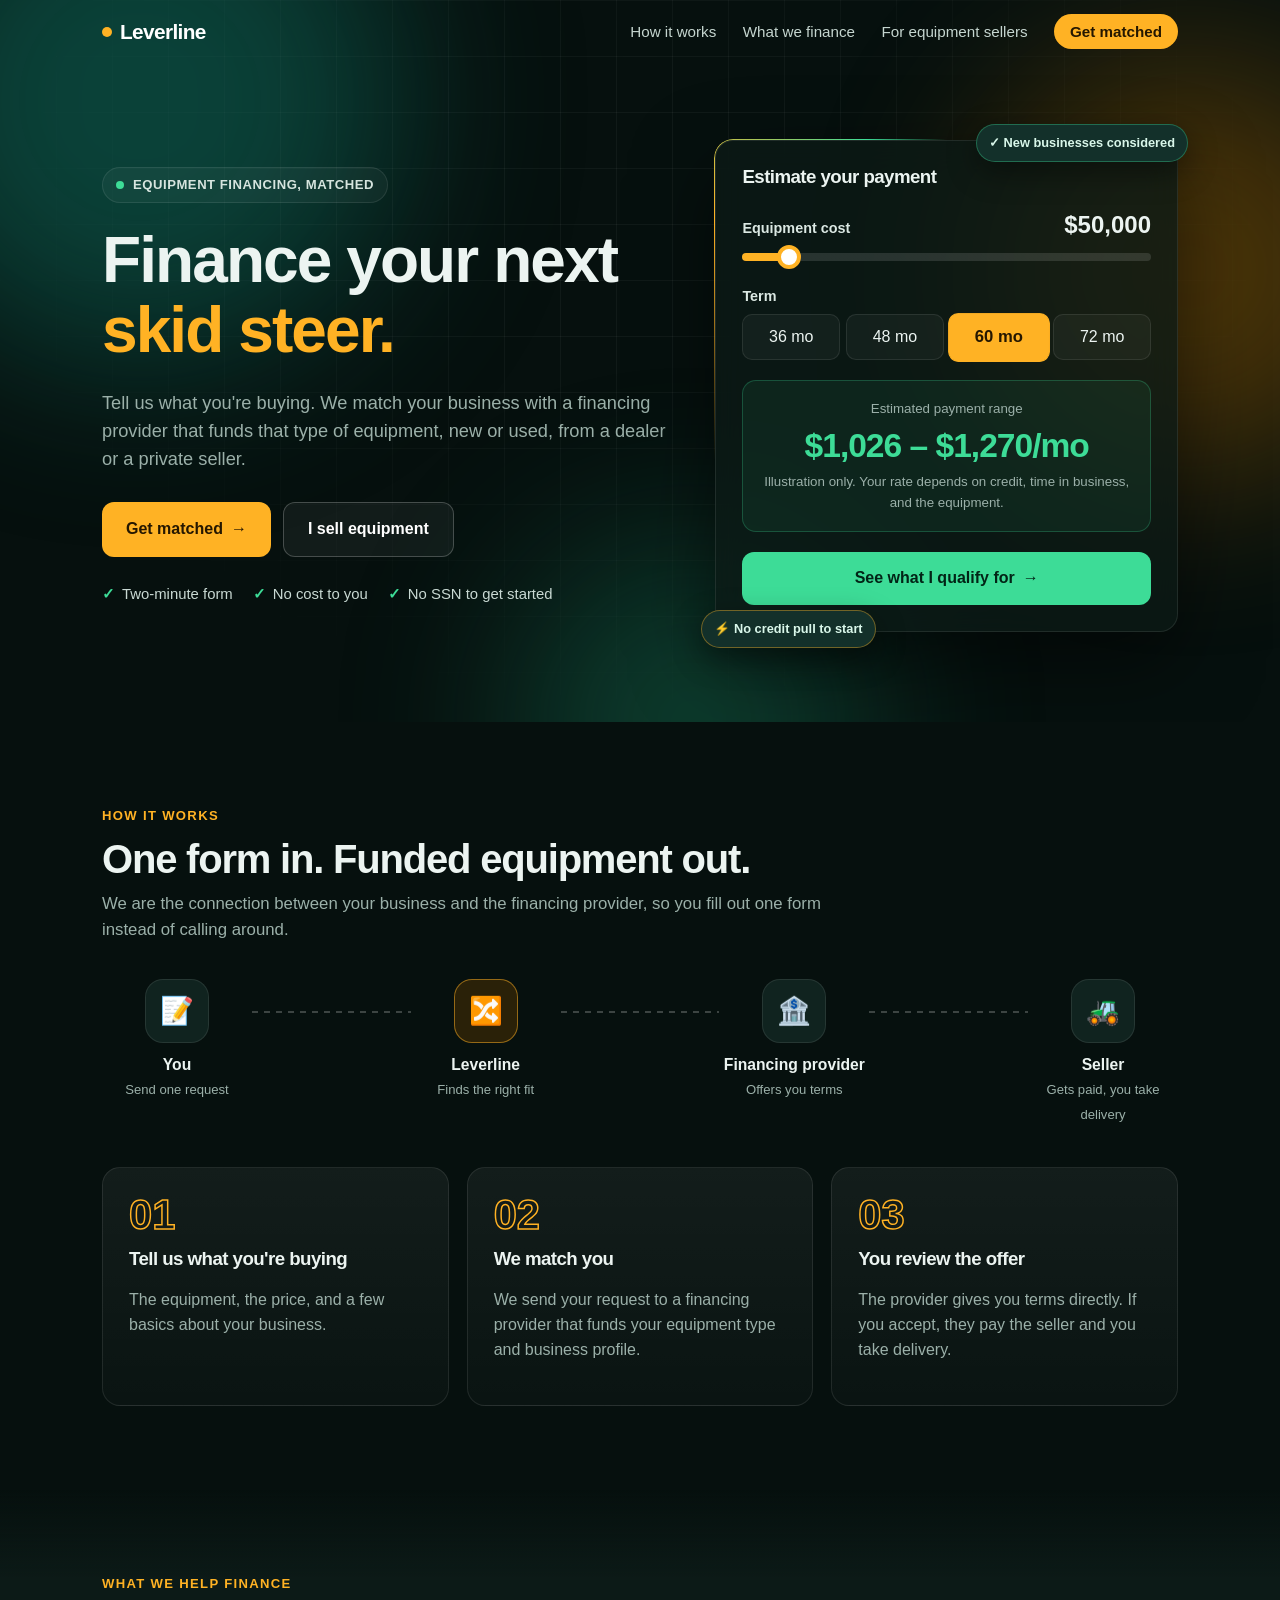
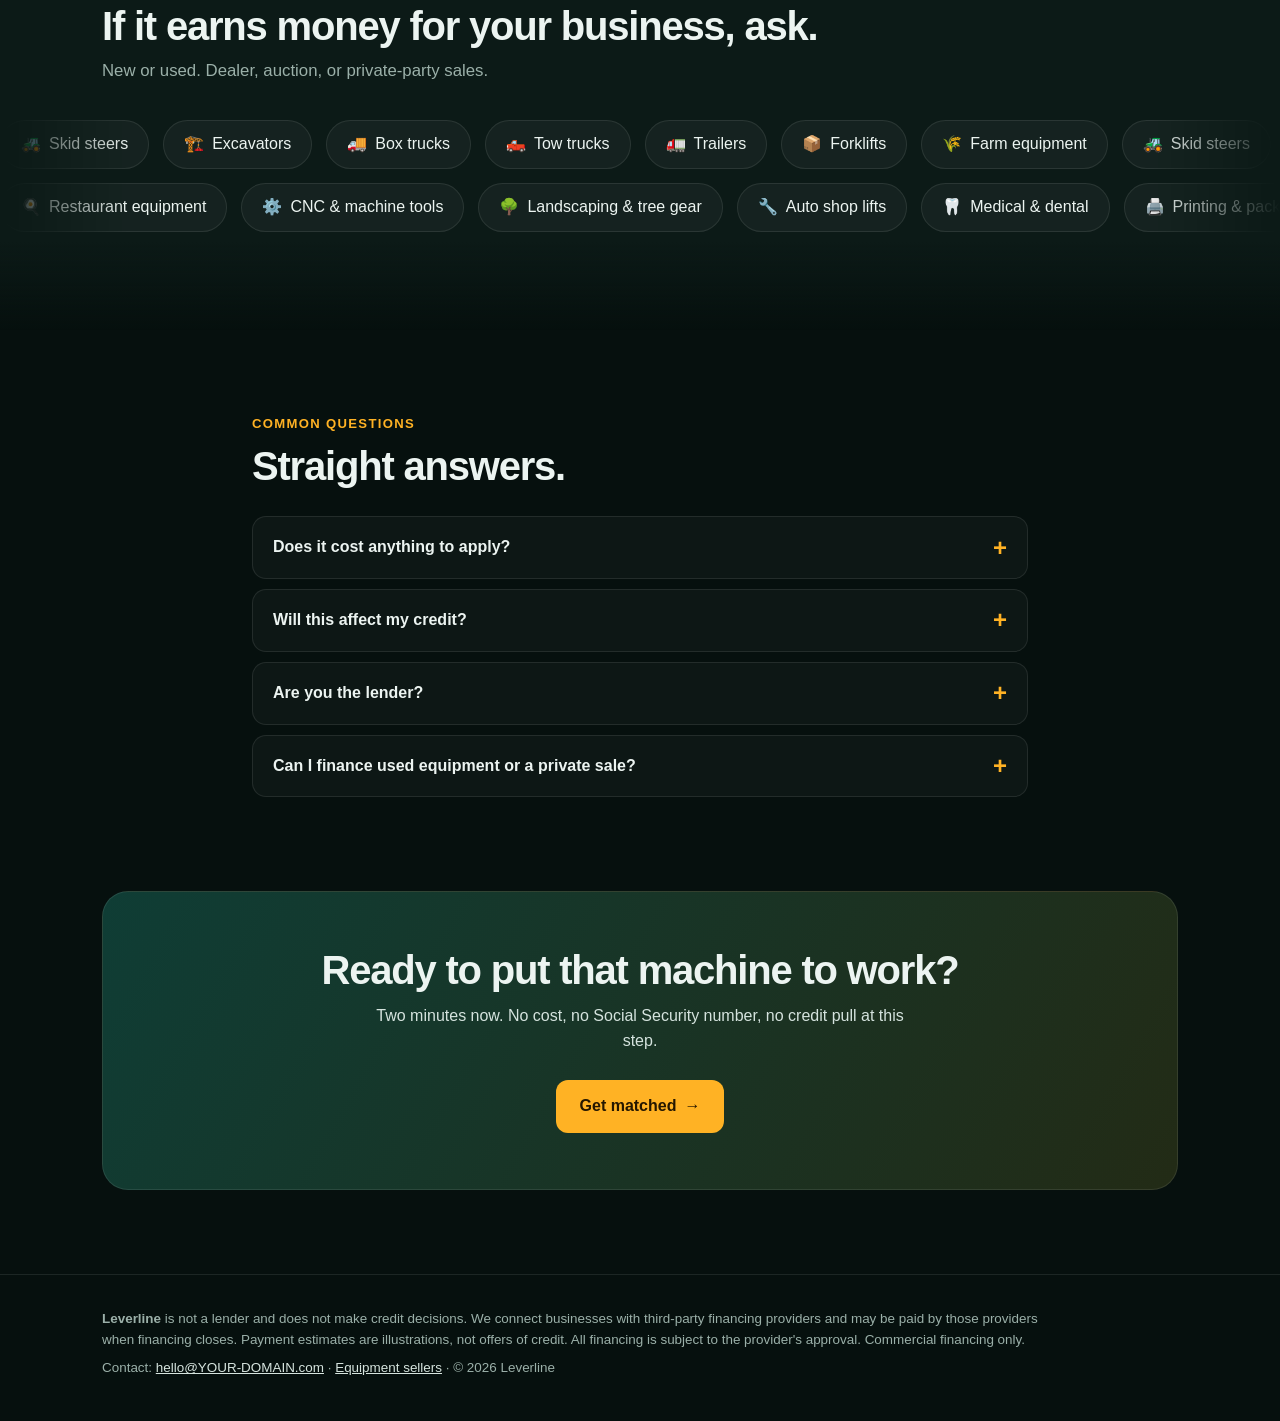
==== index.html @ 59b67570 "Publish site" ====
<!DOCTYPE html>
<html lang="en">
<head>
<meta charset="utf-8">
<meta name="viewport" content="width=device-width, initial-scale=1">
<title>Equipment Financing for Small Businesses | Leverline</title>
<meta name="description" content="Get matched with equipment financing for new or used machinery, trucks, and tools. One short form, no cost to apply, no hard credit pull to get started.">
<script>document.documentElement.classList.add("js")</script>
<link rel="stylesheet" href="styles.css">
</head>
<body>
<div id="scrollbar"></div>
<header class="nav">
  <div class="wrap">
    <a class="logo" href="index.html"><i></i><span data-brand>Leverline</span></a>
    <nav>
      <a class="hide-sm" href="#how">How it works</a>
      <a class="hide-sm" href="#finance">What we finance</a>
      <a href="dealers.html">For equipment sellers</a>
      <a class="pill" href="apply.html">Get matched</a>
    </nav>
  </div>
</header>

<div class="hero">
  <div class="blob a"></div><div class="blob b"></div><div class="blob c"></div>
  <div class="gridlines"></div>
  <div class="wrap">
    <div>
      <span class="eyebrow" data-reveal><i></i>Equipment financing, matched</span>
      <h1 data-reveal>Finance your next
        <span class="rotator" data-rotate="skid steer.|box truck.|CNC machine.|kitchen line.|tow truck.|excavator.">skid steer.</span>
      </h1>
      <p class="lead" data-reveal>Tell us what you're buying. We match your business with a financing provider that funds that type of equipment, new or used, from a dealer or a private seller.</p>
      <div class="cta-row" data-reveal>
        <a class="btn" href="apply.html">Get matched <span class="arr">→</span></a>
        <a class="btn ghost" href="dealers.html">I sell equipment</a>
      </div>
      <ul class="ticks" data-reveal>
        <li>Two-minute form</li>
        <li>No cost to you</li>
        <li>No SSN to get started</li>
      </ul>
    </div>

    <div class="hero-card-wrap" data-reveal="zoom">
      <span class="badge one">✓ New businesses considered</span>
      <span class="badge two">⚡ No credit pull to start</span>
      <div class="card hero-card" id="estimator">
        <h3>Estimate your payment</h3>
        <div class="amount-line">
          <label for="est-amount" style="margin:0">Equipment cost</label>
          <strong id="est-amount-out">$50,000</strong>
        </div>
        <input type="range" id="est-amount" min="5000" max="500000" step="5000" value="50000" aria-label="Equipment cost">
        <label>Term</label>
        <div class="seg">
          <button type="button" data-term="36">36 mo</button>
          <button type="button" data-term="48">48 mo</button>
          <button type="button" data-term="60" class="on">60 mo</button>
          <button type="button" data-term="72">72 mo</button>
        </div>
        <div class="est-out">
          <small>Estimated payment range</small>
          <div class="big" id="est-result">—</div>
          <small>Illustration only. Your rate depends on credit, time in business, and the equipment.</small>
        </div>
        <a class="btn dark block" id="est-cta" href="apply.html">See what I qualify for <span class="arr">→</span></a>
      </div>
    </div>
  </div>
</div>

<section id="how">
  <div class="wrap">
    <span class="kicker" data-reveal>How it works</span>
    <h2 data-reveal>One form in. Funded equipment out.</h2>
    <p class="sub" data-reveal>We are the connection between your business and the financing provider, so you fill out one form instead of calling around.</p>

    <div class="flow" data-reveal>
      <div class="node"><div class="ico">📝</div><strong>You</strong><small>Send one request</small></div>
      <div class="link"></div>
      <div class="node"><div class="ico">🔀</div><strong data-brand>Leverline</strong><small>Finds the right fit</small></div>
      <div class="link"></div>
      <div class="node"><div class="ico">🏦</div><strong>Financing provider</strong><small>Offers you terms</small></div>
      <div class="link"></div>
      <div class="node"><div class="ico">🚜</div><strong>Seller</strong><small>Gets paid, you take delivery</small></div>
    </div>

    <div class="grid3">
      <div class="card glow lift" data-reveal><div class="step-num">01</div><h3>Tell us what you're buying</h3><p>The equipment, the price, and a few basics about your business.</p></div>
      <div class="card glow lift" data-reveal><div class="step-num">02</div><h3>We match you</h3><p>We send your request to a financing provider that funds your equipment type and business profile.</p></div>
      <div class="card glow lift" data-reveal><div class="step-num">03</div><h3>You review the offer</h3><p>The provider gives you terms directly. If you accept, they pay the seller and you take delivery.</p></div>
    </div>
  </div>
</section>

<section id="finance" class="alt">
  <div class="wrap">
    <span class="kicker" data-reveal>What we help finance</span>
    <h2 data-reveal>If it earns money for your business, ask.</h2>
    <p class="sub" data-reveal>New or used. Dealer, auction, or private-party sales.</p>
  </div>
  <div class="marquee" data-reveal>
    <div class="track">
      <span class="chip"><b>🚜</b>Skid steers</span><span class="chip"><b>🏗️</b>Excavators</span><span class="chip"><b>🚚</b>Box trucks</span>
      <span class="chip"><b>🛻</b>Tow trucks</span><span class="chip"><b>🚛</b>Trailers</span><span class="chip"><b>📦</b>Forklifts</span><span class="chip"><b>🌾</b>Farm equipment</span>
    </div>
  </div>
  <div class="marquee rev" data-reveal>
    <div class="track">
      <span class="chip"><b>🍳</b>Restaurant equipment</span><span class="chip"><b>⚙️</b>CNC &amp; machine tools</span><span class="chip"><b>🌳</b>Landscaping &amp; tree gear</span>
      <span class="chip"><b>🔧</b>Auto shop lifts</span><span class="chip"><b>🦷</b>Medical &amp; dental</span><span class="chip"><b>🖨️</b>Printing &amp; packaging</span>
    </div>
  </div>
</section>

<section>
  <div class="wrap" style="max-width:820px">
    <span class="kicker" data-reveal>Common questions</span>
    <h2 data-reveal style="margin-bottom:28px">Straight answers.</h2>
    <details data-reveal><summary>Does it cost anything to apply?</summary><p>No. We do not charge you a fee. If your financing closes, the financing provider may pay us a commission.</p></details>
    <details data-reveal><summary>Will this affect my credit?</summary><p>Sending us your request does not involve a credit pull and we never ask for your Social Security number. The financing provider will explain any credit check before it runs one.</p></details>
    <details data-reveal><summary>Are you the lender?</summary><p>No. We connect businesses with third-party financing providers. All approvals, rates, and terms come from the provider.</p></details>
    <details data-reveal><summary>Can I finance used equipment or a private sale?</summary><p>Often, yes. Tell us the year, make, and seller in your request and we will match accordingly.</p></details>
  </div>
</section>

<section style="padding-top:0">
  <div class="wrap">
    <div class="band" data-reveal="zoom">
      <h2>Ready to put that machine to work?</h2>
      <p>Two minutes now. No cost, no Social Security number, no credit pull at this step.</p>
      <a class="btn pulse-btn" href="apply.html">Get matched <span class="arr">→</span></a>
    </div>
  </div>
</section>

<footer>
  <div class="wrap">
    <p><strong data-brand>Leverline</strong> is not a lender and does not make credit decisions. We connect businesses with third-party financing providers and may be paid by those providers when financing closes. Payment estimates are illustrations, not offers of credit. All financing is subject to the provider's approval. Commercial financing only.</p>
    <p>Contact: <a data-email href="#"></a> · <a href="dealers.html">Equipment sellers</a> · © <span data-year></span> <span data-brand>Leverline</span></p>
  </div>
</footer>
<script src="config.js"></script>
<script src="app.js"></script>
</body>
</html>
---- styles.css ----
:root {
  color-scheme: dark;
  --bg: #06100e;
  --panel: #0c1a17;
  --panel-2: #10231f;
  --line: rgba(255, 255, 255, 0.09);
  --ink: #ecf4f1;
  --muted: #9bb0a9;
  --accent: #ffb224;
  --accent-ink: #251700;
  --mint: #3ddc97;
  --danger: #ff7a6b;
  --radius: 18px;
  --ease: cubic-bezier(0.2, 0.8, 0.2, 1);
}
* { box-sizing: border-box; }
[hidden] { display: none !important; }
html { scroll-behavior: smooth; }
body {
  margin: 0;
  font-family: -apple-system, BlinkMacSystemFont, "Segoe UI", Roboto, Helvetica, Arial, sans-serif;
  color: var(--ink);
  background: var(--bg);
  line-height: 1.55;
  overflow-x: hidden;
}
a { color: var(--accent); }
h1, h2, h3 { letter-spacing: -0.03em; line-height: 1.1; }
.wrap { max-width: 1120px; margin: 0 auto; padding: 0 22px; }

/* ---------- Scroll progress + nav ---------- */
#scrollbar { position: fixed; top: 0; left: 0; height: 3px; width: 0; background: linear-gradient(90deg, var(--accent), var(--mint)); z-index: 60; }
header.nav { position: fixed; top: 0; left: 0; right: 0; z-index: 50; transition: background 0.3s, backdrop-filter 0.3s, border-color 0.3s; border-bottom: 1px solid transparent; }
header.nav.scrolled { background: rgba(6, 16, 14, 0.78); backdrop-filter: blur(14px); -webkit-backdrop-filter: blur(14px); border-color: var(--line); }
header.nav .wrap { display: flex; align-items: center; justify-content: space-between; padding-top: 16px; padding-bottom: 16px; gap: 16px; flex-wrap: wrap; }
.logo { font-weight: 800; font-size: 1.3rem; letter-spacing: -0.03em; color: #fff; text-decoration: none; display: inline-flex; align-items: center; gap: 8px; }
.logo i { width: 10px; height: 10px; border-radius: 50%; background: var(--accent); box-shadow: 0 0 0 0 rgba(255, 178, 36, 0.7); animation: pulse 2.2s infinite; }
nav a { color: #c5d5cf; text-decoration: none; margin-left: 22px; font-size: 0.95rem; position: relative; transition: color 0.2s; }
nav a:not(.pill)::after { content: ""; position: absolute; left: 0; right: 0; bottom: -5px; height: 2px; background: var(--accent); transform: scaleX(0); transform-origin: left; transition: transform 0.3s var(--ease); }
nav a:hover { color: #fff; }
nav a:hover::after { transform: scaleX(1); }
nav a.pill { background: var(--accent); color: var(--accent-ink); padding: 9px 16px; border-radius: 999px; font-weight: 700; transition: transform 0.2s var(--ease), box-shadow 0.2s; }
nav a.pill:hover { transform: translateY(-2px); box-shadow: 0 8px 24px rgba(255, 178, 36, 0.35); }

/* ---------- Hero ---------- */
.hero { position: relative; padding: 140px 0 90px; overflow: hidden; isolation: isolate; }
.hero .wrap { display: grid; grid-template-columns: 1.1fr 0.9fr; gap: 48px; align-items: center; }
.blob { position: absolute; border-radius: 50%; filter: blur(90px); opacity: 0.55; z-index: -2; will-change: transform; }
.blob.a { width: 520px; height: 520px; background: #0f6b5c; top: -160px; left: -120px; animation: drift1 18s ease-in-out infinite alternate; }
.blob.b { width: 420px; height: 420px; background: #b06a00; top: 60px; right: -120px; opacity: 0.4; animation: drift2 22s ease-in-out infinite alternate; }
.blob.c { width: 360px; height: 360px; background: #1c8f6a; bottom: -180px; left: 40%; opacity: 0.35; animation: drift3 26s ease-in-out infinite alternate; }
.gridlines { position: absolute; inset: 0; z-index: -1; background-image: linear-gradient(rgba(255,255,255,0.045) 1px, transparent 1px), linear-gradient(90deg, rgba(255,255,255,0.045) 1px, transparent 1px); background-size: 56px 56px; -webkit-mask-image: radial-gradient(ellipse at 50% 30%, #000 20%, transparent 75%); mask-image: radial-gradient(ellipse at 50% 30%, #000 20%, transparent 75%); animation: gridmove 24s linear infinite; }

.eyebrow { display: inline-flex; align-items: center; gap: 9px; font-size: 0.82rem; font-weight: 650; letter-spacing: 0.04em; text-transform: uppercase; color: #d6e5df; border: 1px solid var(--line); background: rgba(255,255,255,0.04); padding: 7px 13px; border-radius: 999px; margin-bottom: 22px; }
.eyebrow i { width: 8px; height: 8px; border-radius: 50%; background: var(--mint); animation: pulse-mint 2s infinite; }
.hero h1 { font-size: clamp(2.3rem, 5.4vw, 4rem); margin: 0 0 20px; font-weight: 800; }
.rotator { display: block; color: var(--accent); min-height: 1.15em; }
.rotator span { display: inline-block; }
.rotator .out { animation: wordOut 0.35s var(--ease) forwards; }
.rotator .in { animation: wordIn 0.45s var(--ease) forwards; }
.hero p.lead { font-size: 1.14rem; color: var(--muted); margin: 0 0 28px; max-width: 33em; }
.cta-row { display: flex; gap: 12px; flex-wrap: wrap; margin-bottom: 26px; }
.ticks { list-style: none; padding: 0; margin: 0; display: flex; flex-wrap: wrap; gap: 8px 20px; font-size: 0.93rem; color: #c9d9d3; }
.ticks li::before { content: "✓"; color: var(--mint); font-weight: 800; margin-right: 7px; }

/* ---------- Buttons ---------- */
.btn { position: relative; overflow: hidden; display: inline-flex; align-items: center; justify-content: center; gap: 8px; background: var(--accent); color: var(--accent-ink); font-weight: 800; padding: 14px 24px; border-radius: 12px; text-decoration: none; border: 0; font-size: 1rem; font-family: inherit; cursor: pointer; transition: transform 0.2s var(--ease), box-shadow 0.25s; }
.btn::before { content: ""; position: absolute; top: 0; bottom: 0; left: -80%; width: 50%; background: linear-gradient(100deg, transparent, rgba(255,255,255,0.55), transparent); transform: skewX(-20deg); }
.btn:hover { transform: translateY(-3px); box-shadow: 0 12px 30px rgba(255, 178, 36, 0.35); }
.btn:hover::before { animation: shine 0.7s; }
.btn .arr { transition: transform 0.25s var(--ease); }
.btn:hover .arr { transform: translateX(5px); }
.btn.ghost { background: rgba(255,255,255,0.05); color: #fff; border: 1px solid rgba(255,255,255,0.22); }
.btn.ghost:hover { box-shadow: 0 12px 30px rgba(0,0,0,0.4); border-color: rgba(255,255,255,0.5); }
.btn.dark { background: var(--mint); color: #022416; }
.btn.dark:hover { box-shadow: 0 12px 30px rgba(61, 220, 151, 0.3); }
.btn.block { display: flex; width: 100%; }
.btn:disabled { opacity: 0.6; cursor: wait; transform: none; }

/* ---------- Cards ---------- */
.card { position: relative; background: linear-gradient(180deg, rgba(255,255,255,0.055), rgba(255,255,255,0.02)); border: 1px solid var(--line); border-radius: var(--radius); padding: 26px; transition: transform 0.35s var(--ease), border-color 0.3s, box-shadow 0.35s; }
.card h2, .card h3 { margin-top: 0; }
.card p { color: var(--muted); }
.glow { overflow: hidden; }
.glow::before { content: ""; position: absolute; inset: 0; background: radial-gradient(380px circle at var(--mx, 50%) var(--my, 50%), rgba(255, 178, 36, 0.16), transparent 45%); opacity: 0; transition: opacity 0.3s; pointer-events: none; }
.glow:hover::before { opacity: 1; }
.lift:hover { transform: translateY(-6px); border-color: rgba(255, 178, 36, 0.4); box-shadow: 0 20px 50px rgba(0,0,0,0.45); }

.hero-card-wrap { position: relative; }
.hero-card { background: rgba(12, 26, 23, 0.78); backdrop-filter: blur(16px); -webkit-backdrop-filter: blur(16px); box-shadow: 0 30px 80px rgba(0,0,0,0.5); }
.hero-card-wrap::before { content: ""; position: absolute; inset: -1px; border-radius: calc(var(--radius) + 1px); padding: 1px; background: conic-gradient(from var(--angle, 0deg), transparent 0 70%, var(--accent) 85%, var(--mint) 95%, transparent 100%); -webkit-mask: linear-gradient(#000 0 0) content-box, linear-gradient(#000 0 0); -webkit-mask-composite: xor; mask-composite: exclude; animation: spin 6s linear infinite; pointer-events: none; z-index: 2; }
@property --angle { syntax: "<angle>"; initial-value: 0deg; inherits: false; }
.badge { position: absolute; z-index: 3; background: #13302a; border: 1px solid rgba(61,220,151,0.35); color: #d9f7ea; font-size: 0.8rem; font-weight: 650; padding: 8px 12px; border-radius: 999px; box-shadow: 0 10px 30px rgba(0,0,0,0.4); white-space: nowrap; }
.badge.one { top: -16px; right: -10px; animation: float 5s ease-in-out infinite; }
.badge.two { bottom: -16px; left: -14px; animation: float 6s ease-in-out infinite 1s; border-color: rgba(255,178,36,0.4); }

/* ---------- Sections ---------- */
section { padding: 84px 0; position: relative; }
section h2 { font-size: clamp(1.7rem, 3.4vw, 2.5rem); margin: 0 0 10px; font-weight: 800; }
section p.sub { color: var(--muted); margin: 0 0 36px; max-width: 46em; font-size: 1.05rem; }
.kicker { color: var(--accent); font-weight: 700; font-size: 0.82rem; letter-spacing: 0.1em; text-transform: uppercase; margin-bottom: 10px; display: block; }
.grid3 { display: grid; grid-template-columns: repeat(3, 1fr); gap: 18px; }
.grid2 { display: grid; grid-template-columns: repeat(2, 1fr); gap: 18px; }
.alt { background: linear-gradient(180deg, transparent, var(--panel) 20%, var(--panel) 80%, transparent); }
.step-num { font-size: 2.6rem; font-weight: 800; line-height: 1; margin-bottom: 14px; color: transparent; -webkit-text-stroke: 1.5px var(--accent); transition: color 0.3s; }
.card:hover .step-num { color: var(--accent); }

/* ---------- Scroll reveal ---------- */
.js [data-reveal] { opacity: 0; transform: translateY(28px); transition: opacity 0.7s var(--ease), transform 0.7s var(--ease); }
.js [data-reveal="left"] { transform: translateX(-36px); }
.js [data-reveal="right"] { transform: translateX(36px); }
.js [data-reveal="zoom"] { transform: scale(0.92); }
.js [data-reveal].in { opacity: 1; transform: none; }

/* ---------- Deal flow diagram ---------- */
.flow { display: flex; align-items: flex-start; margin-bottom: 40px; }
.flow .link { margin-top: 32px; }
.rotator.tall { min-height: 2.3em; }
.node { flex: 0 0 auto; width: 150px; text-align: center; }
.node .ico { width: 64px; height: 64px; margin: 0 auto 10px; border-radius: 18px; display: grid; place-items: center; font-size: 1.7rem; background: var(--panel-2); border: 1px solid var(--line); animation: nodePulse 4s ease-in-out infinite; }
.node:nth-child(3) .ico { animation-delay: 1s; border-color: rgba(255,178,36,0.5); background: #2a2108; }
.node:nth-child(5) .ico { animation-delay: 2s; }
.node:nth-child(7) .ico { animation-delay: 3s; }
.node strong { display: block; font-size: 0.98rem; }
.node small { color: var(--muted); font-size: 0.82rem; }
.link { flex: 1; height: 2px; position: relative; background: repeating-linear-gradient(90deg, rgba(255,255,255,0.22) 0 6px, transparent 6px 12px); margin-bottom: 44px; }
.link::after { content: ""; position: absolute; top: -4px; left: 0; width: 10px; height: 10px; border-radius: 50%; background: var(--accent); box-shadow: 0 0 14px 3px rgba(255,178,36,0.7); animation: travel 4s linear infinite; opacity: 0; }
.link:nth-child(4)::after { animation-delay: 1s; }
.link:nth-child(6)::after { animation-delay: 2s; background: var(--mint); box-shadow: 0 0 14px 3px rgba(61,220,151,0.7); }

/* ---------- Marquee ---------- */
.marquee { overflow: hidden; -webkit-mask-image: linear-gradient(90deg, transparent, #000 10%, #000 90%, transparent); mask-image: linear-gradient(90deg, transparent, #000 10%, #000 90%, transparent); margin-bottom: 14px; }
.marquee .track { display: flex; gap: 14px; width: max-content; animation: marquee 38s linear infinite; }
.marquee.rev .track { animation-direction: reverse; animation-duration: 46s; }
.marquee:hover .track { animation-play-state: paused; }
.chip { background: rgba(255,255,255,0.04); border: 1px solid var(--line); padding: 11px 20px; border-radius: 999px; font-size: 1rem; white-space: nowrap; transition: background 0.2s, border-color 0.2s, color 0.2s; }
.chip:hover { background: var(--accent); color: var(--accent-ink); border-color: var(--accent); }
.chip b { margin-right: 8px; font-weight: 400; }

/* ---------- Estimator ---------- */
label { display: block; font-weight: 650; font-size: 0.9rem; margin: 16px 0 6px; color: #dbe8e3; }
.amount-line { display: flex; justify-content: space-between; align-items: baseline; }
.amount-line strong { font-size: 1.5rem; font-variant-numeric: tabular-nums; }
input[type=range] { -webkit-appearance: none; appearance: none; width: 100%; height: 8px; border-radius: 99px; background: linear-gradient(90deg, var(--accent) var(--fill, 10%), rgba(255,255,255,0.12) var(--fill, 10%)); outline: none; margin: 10px 0 4px; }
input[type=range]::-webkit-slider-thumb { -webkit-appearance: none; width: 24px; height: 24px; border-radius: 50%; background: #fff; border: 4px solid var(--accent); cursor: grab; box-shadow: 0 0 0 0 rgba(255,178,36,0.5); transition: box-shadow 0.2s, transform 0.2s; }
input[type=range]::-webkit-slider-thumb:hover { box-shadow: 0 0 0 8px rgba(255,178,36,0.2); transform: scale(1.1); }
input[type=range]::-moz-range-thumb { width: 18px; height: 18px; border-radius: 50%; background: #fff; border: 4px solid var(--accent); cursor: grab; }
.seg { display: flex; gap: 6px; }
.seg button { flex: 1; padding: 10px 0; border: 1px solid var(--line); background: rgba(255,255,255,0.04); color: var(--ink); border-radius: 10px; font: inherit; cursor: pointer; transition: all 0.25s var(--ease); }
.seg button:hover { border-color: rgba(255,178,36,0.5); }
.seg button.on { background: var(--accent); border-color: var(--accent); color: var(--accent-ink); font-weight: 800; transform: scale(1.04); }
.est-out { background: rgba(61,220,151,0.07); border: 1px solid rgba(61,220,151,0.25); border-radius: 14px; padding: 18px; margin: 20px 0; text-align: center; }
.est-out .big { font-size: 2.1rem; font-weight: 800; color: var(--mint); letter-spacing: -0.03em; font-variant-numeric: tabular-nums; }
.est-out small { color: var(--muted); display: block; }
.est-out.bump .big { animation: bump 0.35s var(--ease); }

/* ---------- Forms ---------- */
input[type=text], input[type=email], input[type=tel], input[type=number], select, textarea {
  width: 100%; padding: 13px 14px; border: 1px solid rgba(255,255,255,0.16); border-radius: 11px; font: inherit; background: rgba(0,0,0,0.3); color: var(--ink); transition: border-color 0.2s, box-shadow 0.2s, background 0.2s;
}
input::placeholder { color: #6f837d; }
input:focus, select:focus, textarea:focus { outline: none; border-color: var(--accent); box-shadow: 0 0 0 4px rgba(255,178,36,0.18); background: rgba(0,0,0,0.45); }
.row { display: grid; grid-template-columns: 1fr 1fr; gap: 14px; }
.check { display: flex; gap: 10px; align-items: flex-start; font-weight: 400; font-size: 0.86rem; color: var(--muted); }
.check input { margin-top: 4px; accent-color: var(--accent); width: 17px; height: 17px; flex: none; }
.err { color: var(--danger); font-size: 0.85rem; margin-top: 5px; display: none; }
.invalid { border-color: var(--danger) !important; animation: shake 0.35s; }
.invalid + .err { display: block; }
.optional { font-weight: 400; color: var(--muted); }

.steps-bar { display: flex; gap: 10px; margin-bottom: 26px; }
.steps-bar div { flex: 1; font-size: 0.82rem; color: var(--muted); font-weight: 650; }
.steps-bar div::before { content: ""; display: block; height: 5px; border-radius: 99px; background: rgba(255,255,255,0.1); margin-bottom: 8px; background-image: linear-gradient(90deg, var(--accent), var(--mint)); background-repeat: no-repeat; background-size: 0% 100%; transition: background-size 0.6s var(--ease); }
.steps-bar div.done::before, .steps-bar div.on::before { background-size: 100% 100%; }
.steps-bar div.on { color: var(--ink); }
.step-panel { display: none; }
.step-panel.active { display: block; animation: slideIn 0.45s var(--ease); }
.step-panel.active.back { animation-name: slideInBack; }
.step-nav { display: flex; gap: 12px; margin-top: 24px; }
.step-nav .btn { flex: 1; }
.step-nav .btn.ghost { flex: 0 0 auto; }

.notice { background: rgba(255,178,36,0.09); border: 1px solid rgba(255,178,36,0.35); color: #ffe2a8; border-radius: 12px; padding: 12px 14px; font-size: 0.9rem; margin: 14px 0; }
.success { text-align: center; padding: 44px 26px; animation: slideIn 0.5s var(--ease); }
.success h3 { font-size: 1.6rem; }
.checkmark { width: 84px; height: 84px; margin: 0 auto 18px; }
.checkmark circle { stroke: var(--mint); stroke-width: 3; fill: none; stroke-dasharray: 240; stroke-dashoffset: 240; animation: draw 0.7s var(--ease) forwards; }
.checkmark path { stroke: var(--mint); stroke-width: 4; fill: none; stroke-linecap: round; stroke-linejoin: round; stroke-dasharray: 60; stroke-dashoffset: 60; animation: draw 0.4s var(--ease) 0.6s forwards; }

pre.snippet { background: #020807; border: 1px solid var(--line); color: #b9f5d8; padding: 16px; border-radius: 12px; overflow-x: auto; font-size: 0.84rem; white-space: pre-wrap; word-break: break-all; min-height: 96px; }

/* ---------- Dealer quote mock ---------- */
.quote { font-family: inherit; }
.quote .tag { font-size: 0.75rem; text-transform: uppercase; letter-spacing: 0.1em; color: var(--muted); }
.quote h3 { margin: 6px 0 4px; font-size: 1.25rem; }
.quote .meta { color: var(--muted); font-size: 0.9rem; margin-bottom: 18px; }
.flip { position: relative; height: 74px; margin-bottom: 16px; }
.flip > div { position: absolute; inset: 0; display: flex; flex-direction: column; justify-content: center; }
.flip .cash { animation: flipA 6s var(--ease) infinite; }
.flip .monthly { animation: flipB 6s var(--ease) infinite; }
.flip .n { font-size: 2.4rem; font-weight: 800; letter-spacing: -0.03em; line-height: 1; }
.flip .cash .n { color: #8fa39c; }
.flip .monthly .n { color: var(--mint); }
.flip small { color: var(--muted); }
.mood { display: flex; align-items: center; gap: 10px; font-size: 0.92rem; color: var(--muted); border-top: 1px solid var(--line); padding-top: 14px; margin-top: 16px; }
.mood .bar { flex: 1; height: 8px; border-radius: 99px; background: rgba(255,255,255,0.1); overflow: hidden; }
.mood .bar i { display: block; height: 100%; border-radius: 99px; background: linear-gradient(90deg, var(--accent), var(--mint)); animation: moodBar 6s var(--ease) infinite; }
.pulse-btn { animation: btnPulse 2.4s infinite; }

/* ---------- FAQ ---------- */
details { border: 1px solid var(--line); background: rgba(255,255,255,0.03); border-radius: 14px; padding: 0 20px; margin-bottom: 10px; transition: border-color 0.3s, background 0.3s; }
details[open] { border-color: rgba(255,178,36,0.4); background: rgba(255,178,36,0.04); }
details summary { font-weight: 700; cursor: pointer; list-style: none; padding: 18px 0; display: flex; justify-content: space-between; align-items: center; gap: 16px; }
details summary::-webkit-details-marker { display: none; }
details summary::after { content: "+"; font-size: 1.5rem; color: var(--accent); line-height: 1; transition: transform 0.3s var(--ease); }
details[open] summary::after { transform: rotate(45deg); }
details p { color: var(--muted); margin: 0; padding-bottom: 18px; animation: slideIn 0.35s var(--ease); }

/* ---------- CTA band ---------- */
.band { position: relative; border-radius: 26px; padding: 56px 32px; text-align: center; overflow: hidden; border: 1px solid var(--line); background: linear-gradient(120deg, #0f3d35, #2c2206, #0f3d35); background-size: 300% 300%; animation: bandShift 12s ease infinite; }
.band h2 { margin-bottom: 12px; }
.band p { color: #d5e3de; margin: 0 auto 26px; max-width: 34em; }

footer { border-top: 1px solid var(--line); color: var(--muted); padding: 34px 0; font-size: 0.84rem; }
footer a { color: #d6e4de; }
footer p { margin: 0 0 8px; max-width: 72em; }
.page-top { padding-top: 130px; }

/* ---------- Keyframes ---------- */
@keyframes pulse { 0% { box-shadow: 0 0 0 0 rgba(255,178,36,0.7); } 70% { box-shadow: 0 0 0 10px rgba(255,178,36,0); } 100% { box-shadow: 0 0 0 0 rgba(255,178,36,0); } }
@keyframes pulse-mint { 0% { box-shadow: 0 0 0 0 rgba(61,220,151,0.7); } 70% { box-shadow: 0 0 0 9px rgba(61,220,151,0); } 100% { box-shadow: 0 0 0 0 rgba(61,220,151,0); } }
@keyframes btnPulse { 0% { box-shadow: 0 0 0 0 rgba(255,178,36,0.6); } 70% { box-shadow: 0 0 0 16px rgba(255,178,36,0); } 100% { box-shadow: 0 0 0 0 rgba(255,178,36,0); } }
@keyframes drift1 { to { transform: translate(140px, 90px) scale(1.15); } }
@keyframes drift2 { to { transform: translate(-160px, 120px) scale(0.9); } }
@keyframes drift3 { to { transform: translate(-120px, -110px) scale(1.2); } }
@keyframes gridmove { to { background-position: 56px 56px; } }
@keyframes wordOut { to { opacity: 0; transform: translateY(-0.5em) rotateX(60deg); filter: blur(6px); } }
@keyframes wordIn { from { opacity: 0; transform: translateY(0.5em) rotateX(-60deg); filter: blur(6px); } to { opacity: 1; transform: none; filter: none; } }
@keyframes shine { to { left: 130%; } }
@keyframes spin { to { --angle: 360deg; } }
@keyframes float { 0%, 100% { transform: translateY(0); } 50% { transform: translateY(-10px); } }
@keyframes nodePulse { 0%, 20%, 100% { transform: scale(1); box-shadow: 0 0 0 0 rgba(255,178,36,0); } 8% { transform: scale(1.1); box-shadow: 0 0 0 10px rgba(255,178,36,0.14); } }
@keyframes travel { 0% { left: 0; opacity: 0; } 3% { opacity: 1; } 22% { left: calc(100% - 10px); opacity: 1; } 25%, 100% { left: calc(100% - 10px); opacity: 0; } }
@keyframes travelV { 0% { top: 0; opacity: 0; } 3% { opacity: 1; } 22% { top: calc(100% - 10px); opacity: 1; } 25%, 100% { top: calc(100% - 10px); opacity: 0; } }
@keyframes marquee { to { transform: translateX(calc(-50% - 7px)); } }
@keyframes bump { 0% { transform: scale(1); } 40% { transform: scale(1.06); } 100% { transform: scale(1); } }
@keyframes shake { 0%, 100% { transform: translateX(0); } 25% { transform: translateX(-6px); } 75% { transform: translateX(6px); } }
@keyframes slideIn { from { opacity: 0; transform: translateX(30px); } to { opacity: 1; transform: none; } }
@keyframes slideInBack { from { opacity: 0; transform: translateX(-30px); } to { opacity: 1; transform: none; } }
@keyframes draw { to { stroke-dashoffset: 0; } }
@keyframes flipA { 0%, 38% { opacity: 1; transform: none; } 46%, 92% { opacity: 0; transform: translateY(-18px); } 100% { opacity: 1; transform: none; } }
@keyframes flipB { 0%, 38% { opacity: 0; transform: translateY(18px); } 46%, 92% { opacity: 1; transform: none; } 100% { opacity: 0; transform: translateY(18px); } }
@keyframes moodBar { 0%, 38% { width: 22%; } 50%, 92% { width: 88%; } 100% { width: 22%; } }
@keyframes bandShift { 0%, 100% { background-position: 0% 50%; } 50% { background-position: 100% 50%; } }

/* ---------- Responsive ---------- */
@media (max-width: 860px) {
  .hero .wrap, .grid3, .grid2, .row { grid-template-columns: 1fr; }
  .hero { padding: 120px 0 60px; }
  nav a { margin-left: 14px; }
  nav a.hide-sm { display: none; }
  .flow { flex-direction: column; }
  .node { width: auto; }
  .flow { align-items: center; }
  .flow .link { flex: none; width: 2px; height: 44px; margin: 6px 0 12px; background: repeating-linear-gradient(180deg, rgba(255,255,255,0.22) 0 6px, transparent 6px 12px); }
  .link::after { left: -4px; top: 0; animation-name: travelV; }
  .badge.one { right: 8px; } .badge.two { left: 8px; }
  section { padding: 60px 0; }
}

@media (prefers-reduced-motion: reduce) {
  *, *::before, *::after { animation-duration: 0.01ms !important; animation-iteration-count: 1 !important; transition-duration: 0.01ms !important; scroll-behavior: auto !important; }
  .js [data-reveal] { opacity: 1; transform: none; }
  .flip .cash { display: none; }
  .flip .monthly { opacity: 1; }
  .link::after { display: none; }
}
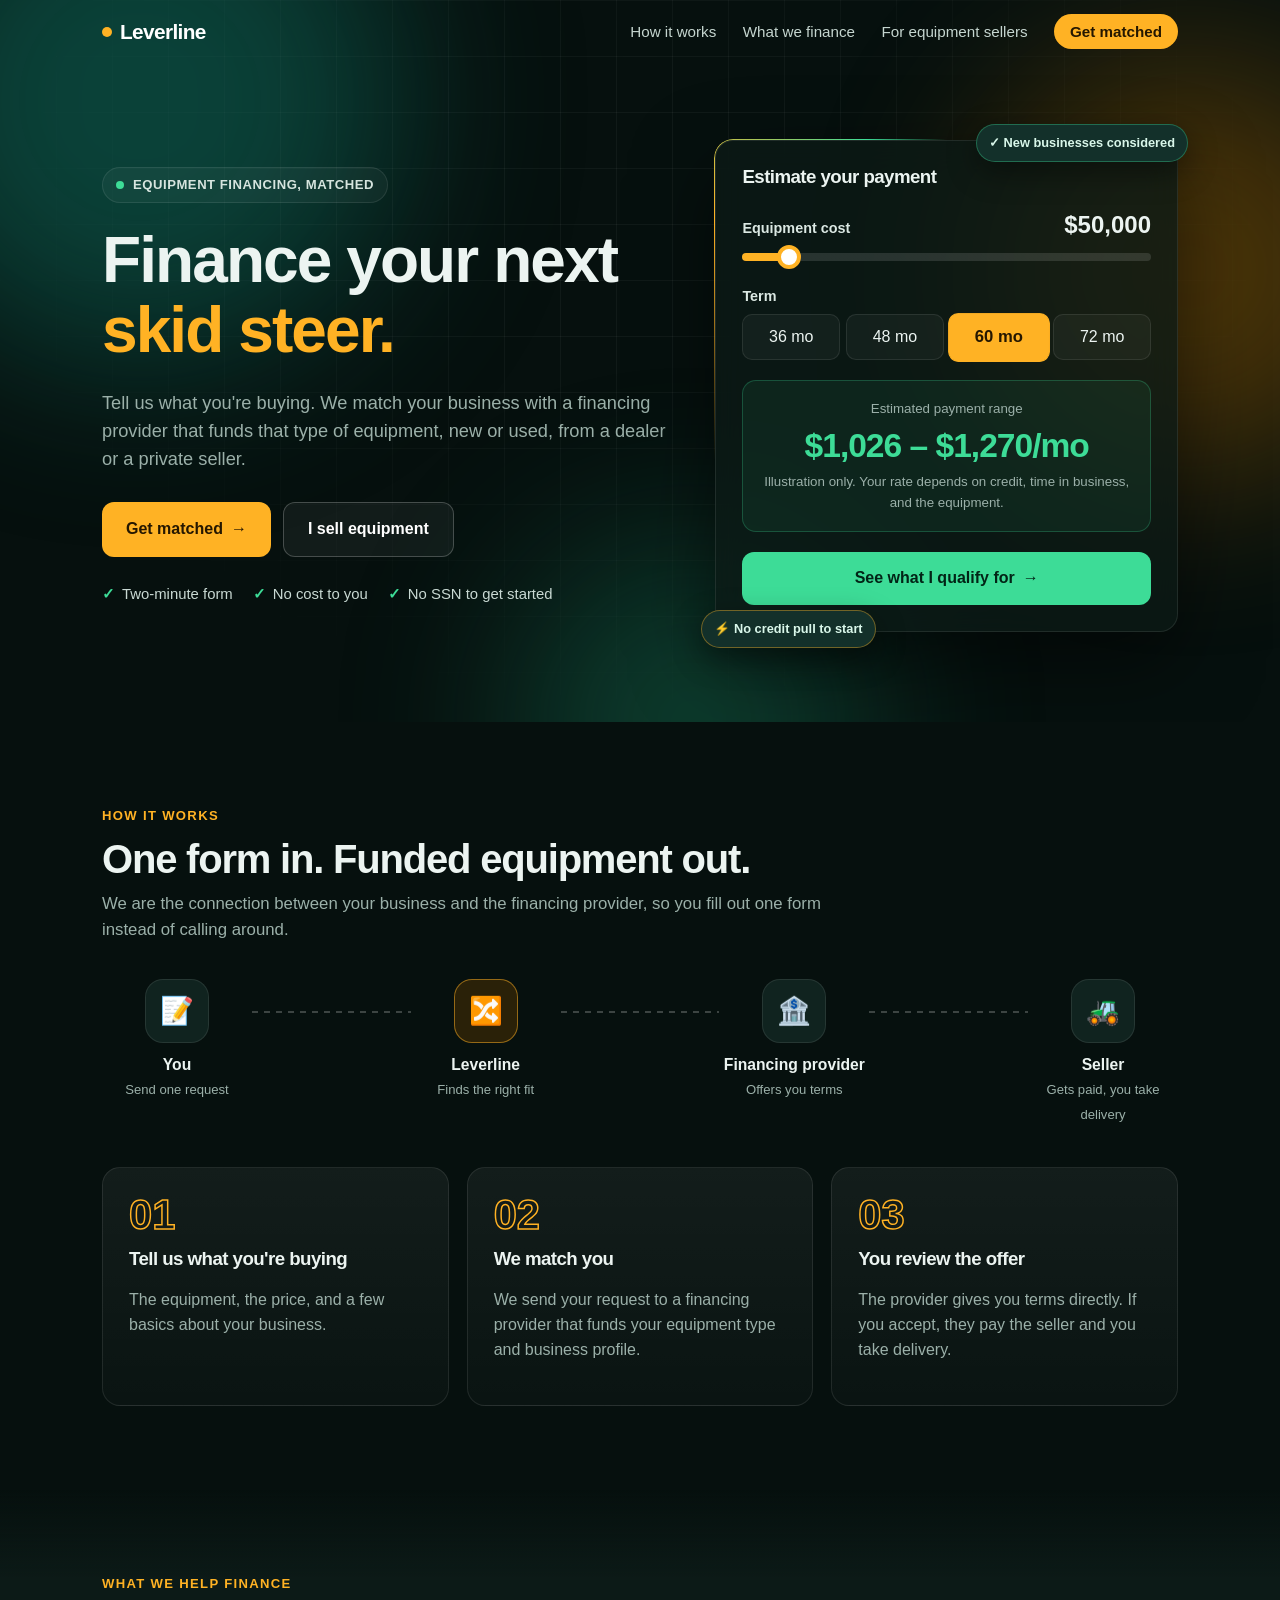
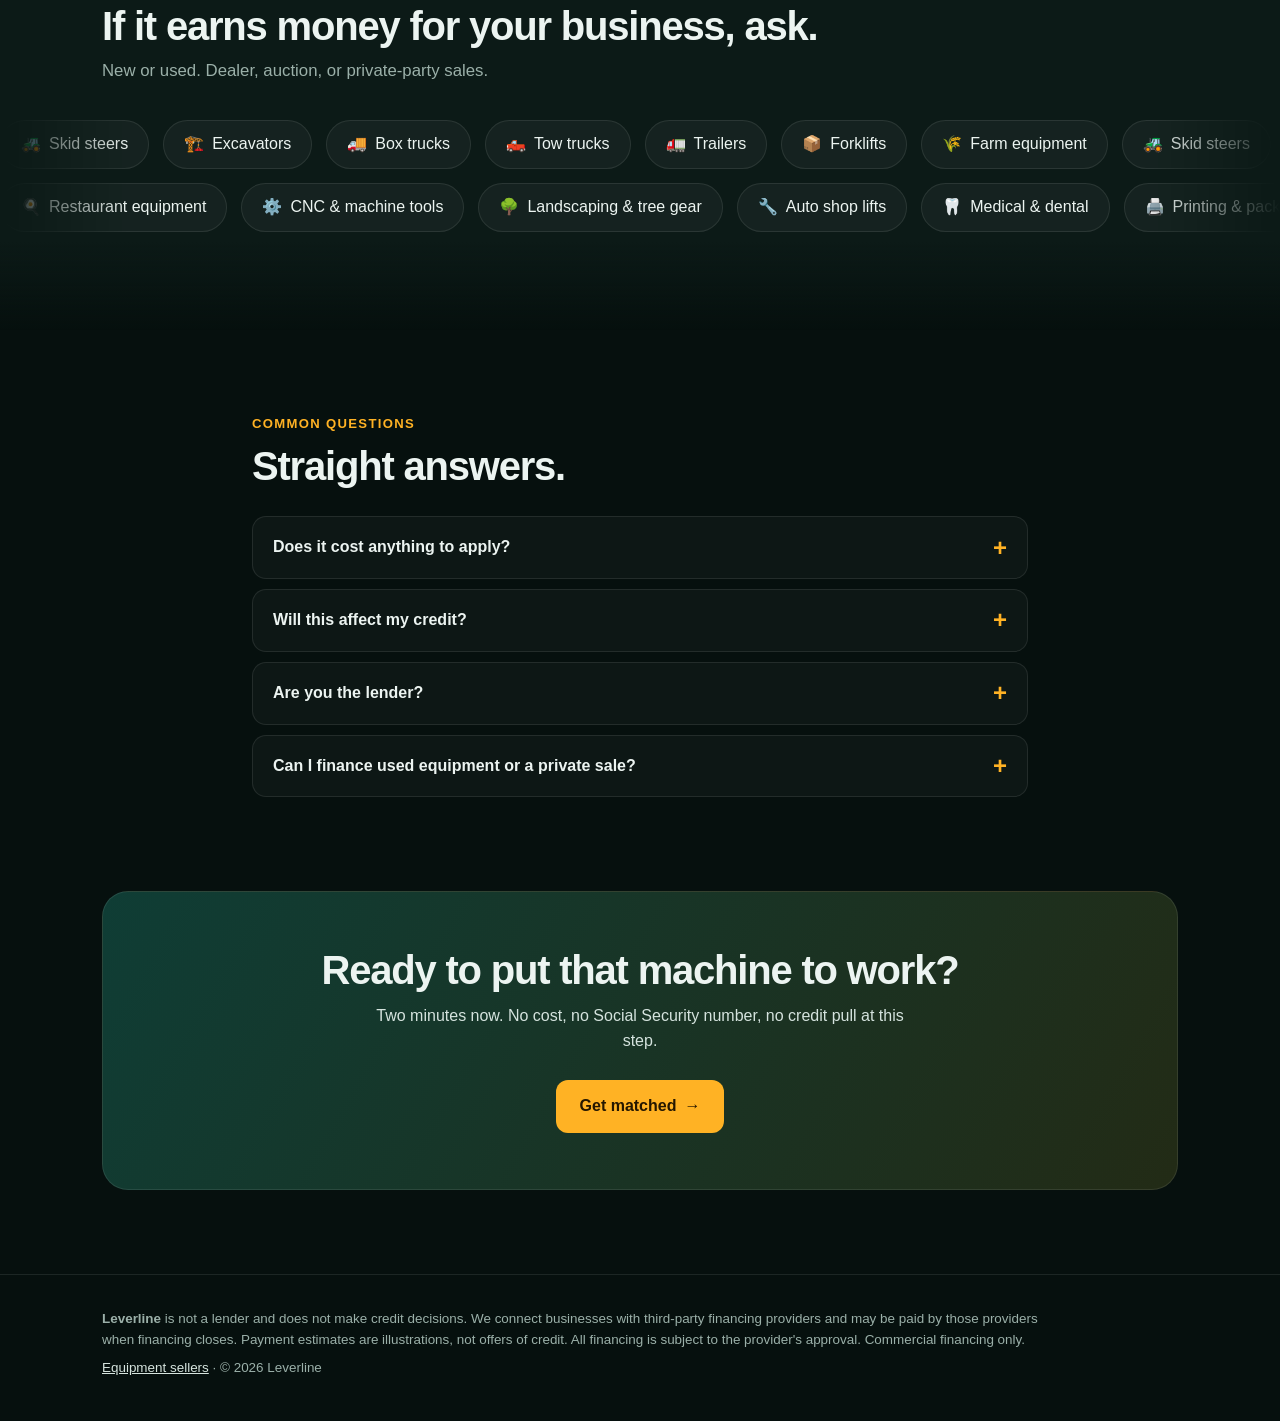
==== commit b7055b20: "Hide placeholder contact email until a real one is set Co-Authored-By: Claude Fable 5.2 <noreply@ant" ====
--- a/index.html
+++ b/index.html
@@ -139,7 +139,7 @@
 <footer>
   <div class="wrap">
     <p><strong data-brand>Leverline</strong> is not a lender and does not make credit decisions. We connect businesses with third-party financing providers and may be paid by those providers when financing closes. Payment estimates are illustrations, not offers of credit. All financing is subject to the provider's approval. Commercial financing only.</p>
-    <p>Contact: <a data-email href="#"></a> · <a href="dealers.html">Equipment sellers</a> · © <span data-year></span> <span data-brand>Leverline</span></p>
+    <p><span data-contact>Contact: <a data-email href="#"></a> · </span><a href="dealers.html">Equipment sellers</a> · © <span data-year></span> <span data-brand>Leverline</span></p>
   </div>
 </footer>
 <script src="config.js"></script>
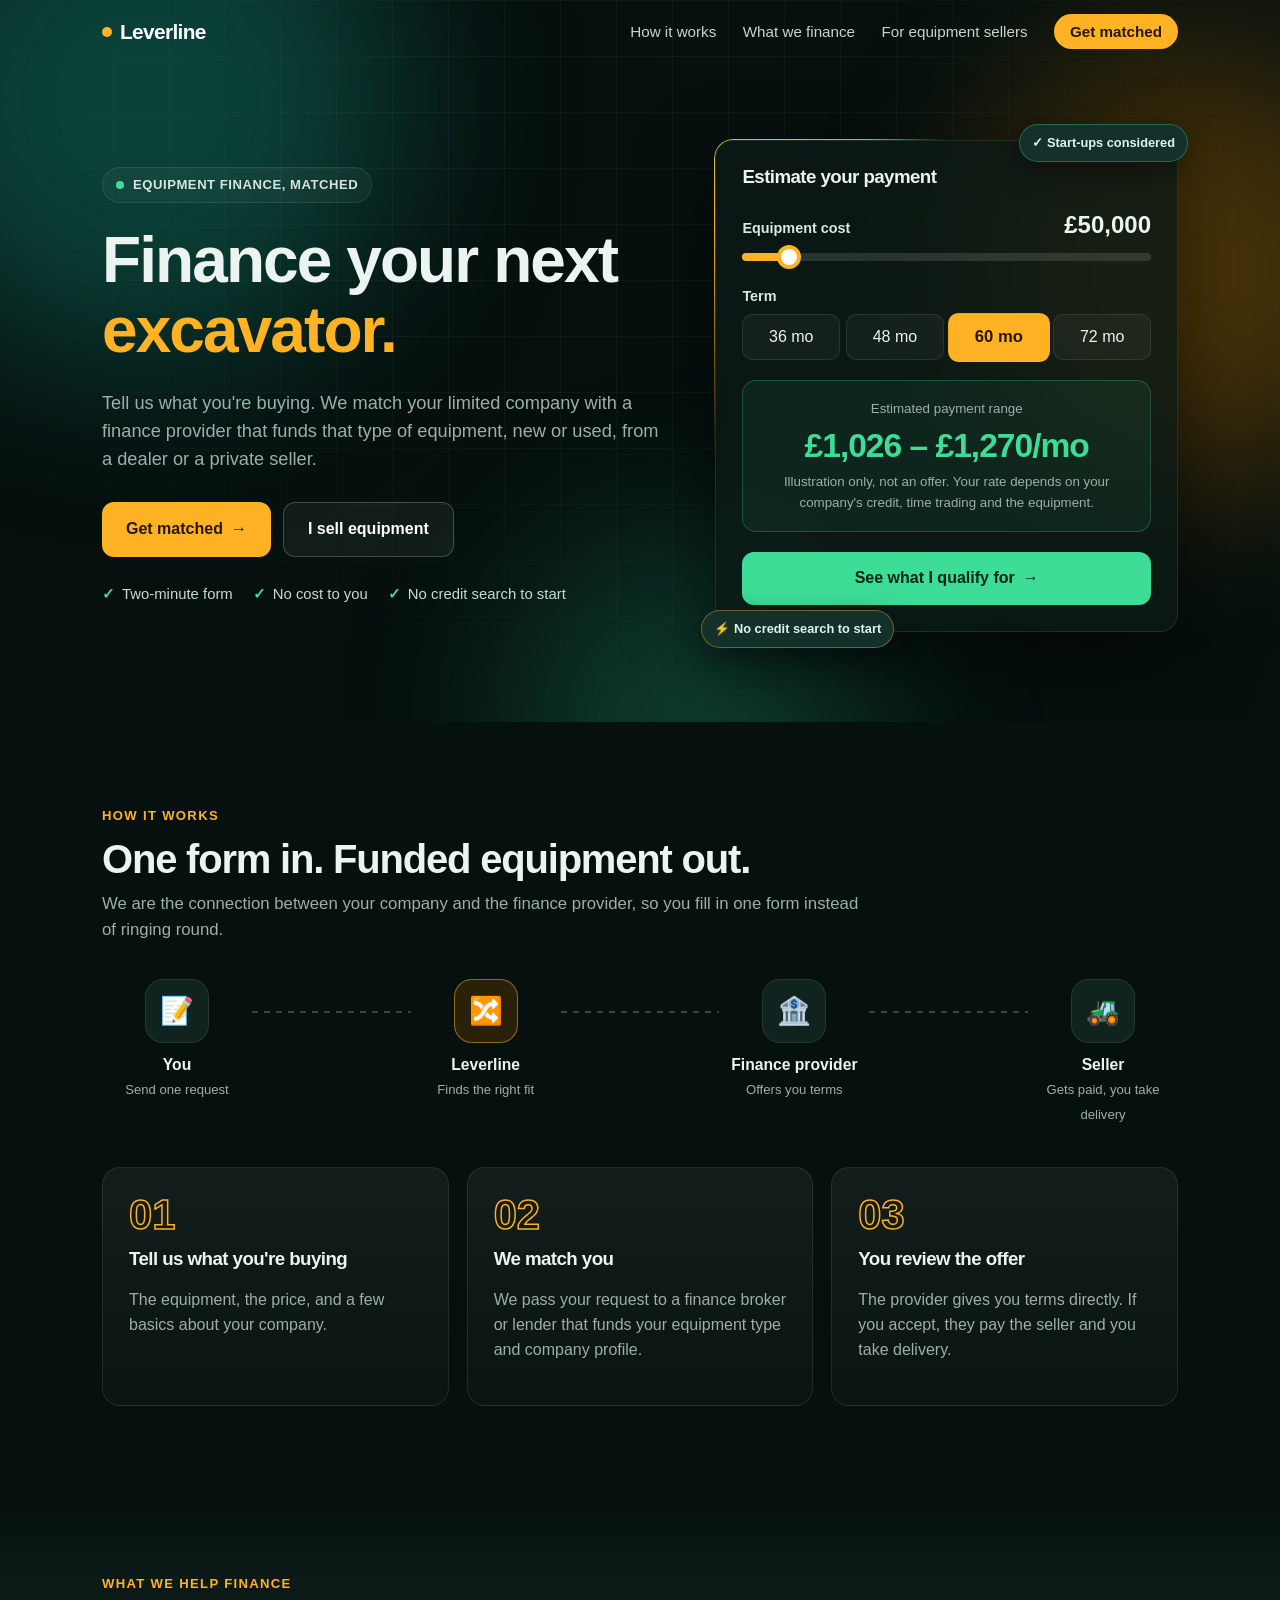
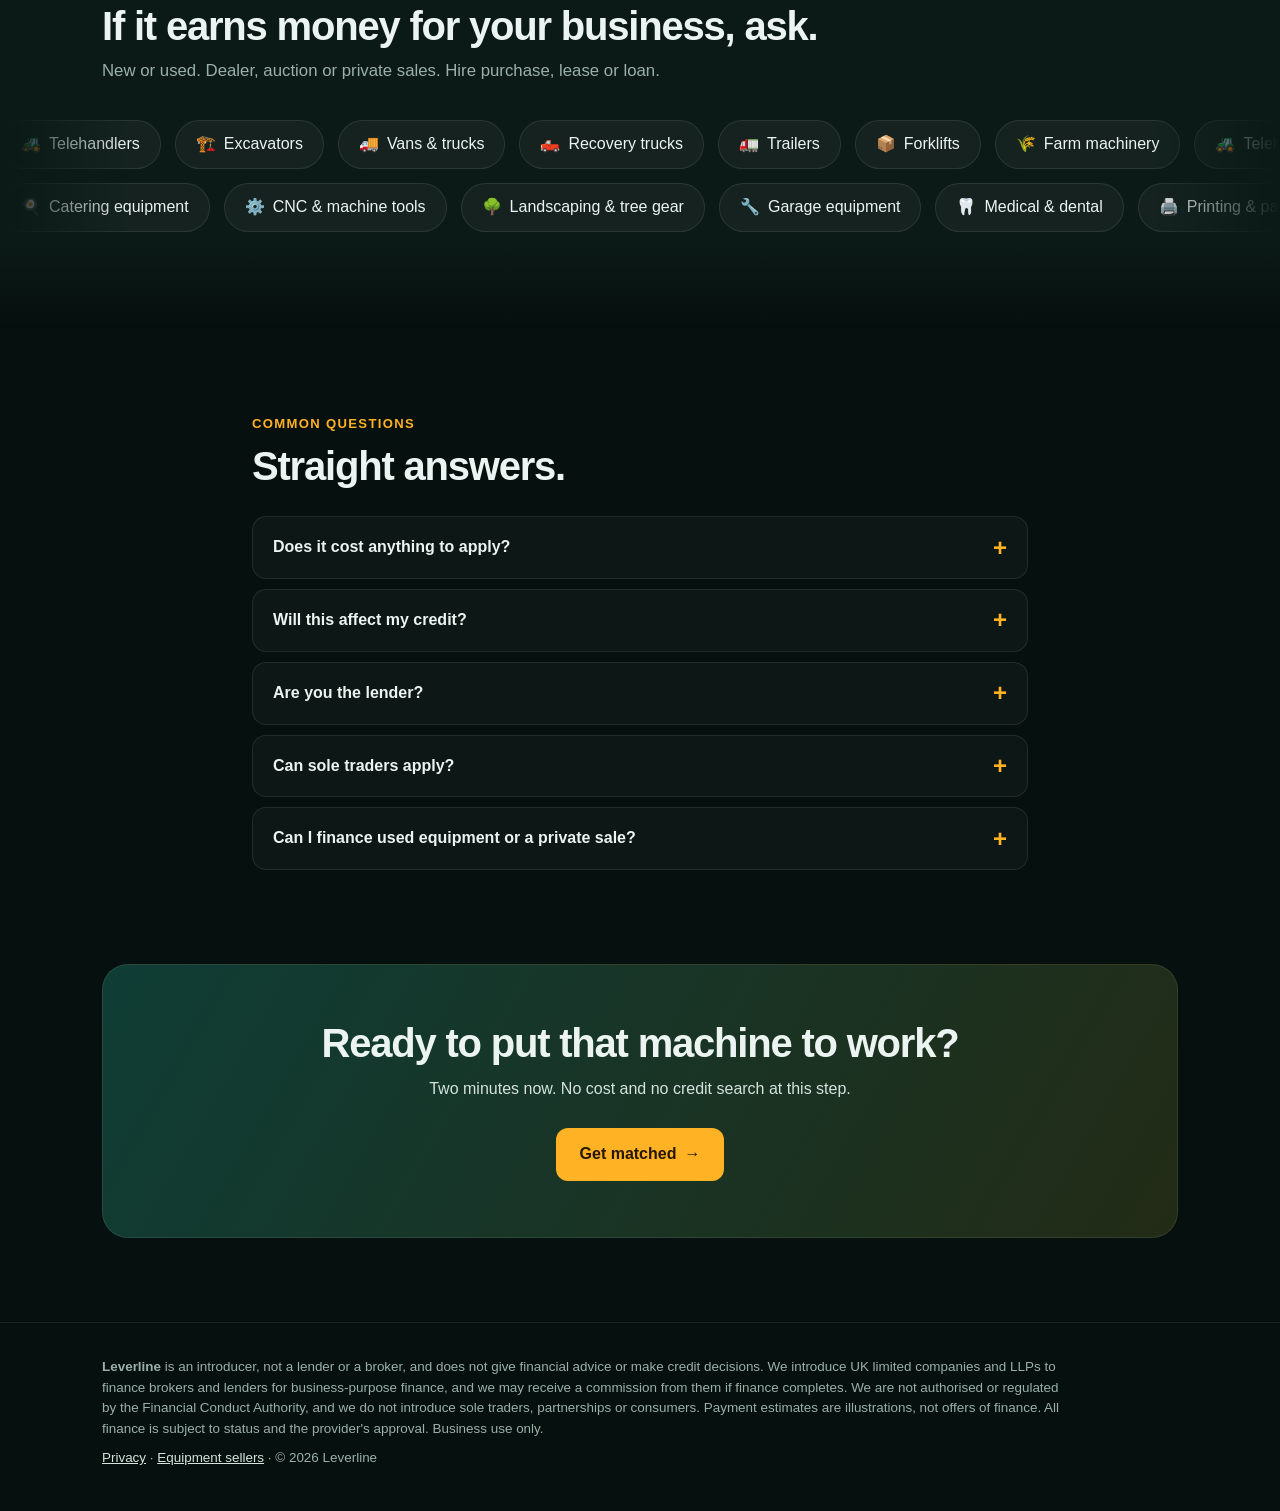
==== commit 794212da: "Convert site to the UK market Pounds, UK wording, limited companies and LLPs only, UK introducer dis" ====
--- a/index.html
+++ b/index.html
@@ -1,10 +1,10 @@
 <!DOCTYPE html>
-<html lang="en">
+<html lang="en-GB">
 <head>
 <meta charset="utf-8">
 <meta name="viewport" content="width=device-width, initial-scale=1">
-<title>Equipment Financing for Small Businesses | Leverline</title>
-<meta name="description" content="Get matched with equipment financing for new or used machinery, trucks, and tools. One short form, no cost to apply, no hard credit pull to get started.">
+<title>Equipment Finance for UK Limited Companies | Leverline</title>
+<meta name="description" content="Get matched with asset finance for new or used plant, machinery, vehicles and equipment. One short form, no cost to apply, no credit search to get started. For UK limited companies and LLPs.">
 <script>document.documentElement.classList.add("js")</script>
 <link rel="stylesheet" href="styles.css">
 </head>
@@ -27,11 +27,11 @@
   <div class="gridlines"></div>
   <div class="wrap">
     <div>
-      <span class="eyebrow" data-reveal><i></i>Equipment financing, matched</span>
+      <span class="eyebrow" data-reveal><i></i>Equipment finance, matched</span>
       <h1 data-reveal>Finance your next
-        <span class="rotator" data-rotate="skid steer.|box truck.|CNC machine.|kitchen line.|tow truck.|excavator.">skid steer.</span>
+        <span class="rotator" data-rotate="excavator.|tipper.|CNC machine.|kitchen fit-out.|recovery truck.|telehandler.">excavator.</span>
       </h1>
-      <p class="lead" data-reveal>Tell us what you're buying. We match your business with a financing provider that funds that type of equipment, new or used, from a dealer or a private seller.</p>
+      <p class="lead" data-reveal>Tell us what you're buying. We match your limited company with a finance provider that funds that type of equipment, new or used, from a dealer or a private seller.</p>
       <div class="cta-row" data-reveal>
         <a class="btn" href="apply.html">Get matched <span class="arr">→</span></a>
         <a class="btn ghost" href="dealers.html">I sell equipment</a>
@@ -39,18 +39,18 @@
       <ul class="ticks" data-reveal>
         <li>Two-minute form</li>
         <li>No cost to you</li>
-        <li>No SSN to get started</li>
+        <li>No credit search to start</li>
       </ul>
     </div>
 
     <div class="hero-card-wrap" data-reveal="zoom">
-      <span class="badge one">✓ New businesses considered</span>
-      <span class="badge two">⚡ No credit pull to start</span>
+      <span class="badge one">✓ Start-ups considered</span>
+      <span class="badge two">⚡ No credit search to start</span>
       <div class="card hero-card" id="estimator">
         <h3>Estimate your payment</h3>
         <div class="amount-line">
           <label for="est-amount" style="margin:0">Equipment cost</label>
-          <strong id="est-amount-out">$50,000</strong>
+          <strong id="est-amount-out">£50,000</strong>
         </div>
         <input type="range" id="est-amount" min="5000" max="500000" step="5000" value="50000" aria-label="Equipment cost">
         <label>Term</label>
@@ -63,7 +63,7 @@
         <div class="est-out">
           <small>Estimated payment range</small>
           <div class="big" id="est-result">—</div>
-          <small>Illustration only. Your rate depends on credit, time in business, and the equipment.</small>
+          <small>Illustration only, not an offer. Your rate depends on your company's credit, time trading and the equipment.</small>
         </div>
         <a class="btn dark block" id="est-cta" href="apply.html">See what I qualify for <span class="arr">→</span></a>
       </div>
@@ -75,21 +75,21 @@
   <div class="wrap">
     <span class="kicker" data-reveal>How it works</span>
     <h2 data-reveal>One form in. Funded equipment out.</h2>
-    <p class="sub" data-reveal>We are the connection between your business and the financing provider, so you fill out one form instead of calling around.</p>
+    <p class="sub" data-reveal>We are the connection between your company and the finance provider, so you fill in one form instead of ringing round.</p>
 
     <div class="flow" data-reveal>
       <div class="node"><div class="ico">📝</div><strong>You</strong><small>Send one request</small></div>
       <div class="link"></div>
       <div class="node"><div class="ico">🔀</div><strong data-brand>Leverline</strong><small>Finds the right fit</small></div>
       <div class="link"></div>
-      <div class="node"><div class="ico">🏦</div><strong>Financing provider</strong><small>Offers you terms</small></div>
+      <div class="node"><div class="ico">🏦</div><strong>Finance provider</strong><small>Offers you terms</small></div>
       <div class="link"></div>
       <div class="node"><div class="ico">🚜</div><strong>Seller</strong><small>Gets paid, you take delivery</small></div>
     </div>
 
     <div class="grid3">
-      <div class="card glow lift" data-reveal><div class="step-num">01</div><h3>Tell us what you're buying</h3><p>The equipment, the price, and a few basics about your business.</p></div>
-      <div class="card glow lift" data-reveal><div class="step-num">02</div><h3>We match you</h3><p>We send your request to a financing provider that funds your equipment type and business profile.</p></div>
+      <div class="card glow lift" data-reveal><div class="step-num">01</div><h3>Tell us what you're buying</h3><p>The equipment, the price, and a few basics about your company.</p></div>
+      <div class="card glow lift" data-reveal><div class="step-num">02</div><h3>We match you</h3><p>We pass your request to a finance broker or lender that funds your equipment type and company profile.</p></div>
       <div class="card glow lift" data-reveal><div class="step-num">03</div><h3>You review the offer</h3><p>The provider gives you terms directly. If you accept, they pay the seller and you take delivery.</p></div>
     </div>
   </div>
@@ -99,18 +99,18 @@
   <div class="wrap">
     <span class="kicker" data-reveal>What we help finance</span>
     <h2 data-reveal>If it earns money for your business, ask.</h2>
-    <p class="sub" data-reveal>New or used. Dealer, auction, or private-party sales.</p>
+    <p class="sub" data-reveal>New or used. Dealer, auction or private sales. Hire purchase, lease or loan.</p>
   </div>
   <div class="marquee" data-reveal>
     <div class="track">
-      <span class="chip"><b>🚜</b>Skid steers</span><span class="chip"><b>🏗️</b>Excavators</span><span class="chip"><b>🚚</b>Box trucks</span>
-      <span class="chip"><b>🛻</b>Tow trucks</span><span class="chip"><b>🚛</b>Trailers</span><span class="chip"><b>📦</b>Forklifts</span><span class="chip"><b>🌾</b>Farm equipment</span>
+      <span class="chip"><b>🚜</b>Telehandlers</span><span class="chip"><b>🏗️</b>Excavators</span><span class="chip"><b>🚚</b>Vans &amp; trucks</span>
+      <span class="chip"><b>🛻</b>Recovery trucks</span><span class="chip"><b>🚛</b>Trailers</span><span class="chip"><b>📦</b>Forklifts</span><span class="chip"><b>🌾</b>Farm machinery</span>
     </div>
   </div>
   <div class="marquee rev" data-reveal>
     <div class="track">
-      <span class="chip"><b>🍳</b>Restaurant equipment</span><span class="chip"><b>⚙️</b>CNC &amp; machine tools</span><span class="chip"><b>🌳</b>Landscaping &amp; tree gear</span>
-      <span class="chip"><b>🔧</b>Auto shop lifts</span><span class="chip"><b>🦷</b>Medical &amp; dental</span><span class="chip"><b>🖨️</b>Printing &amp; packaging</span>
+      <span class="chip"><b>🍳</b>Catering equipment</span><span class="chip"><b>⚙️</b>CNC &amp; machine tools</span><span class="chip"><b>🌳</b>Landscaping &amp; tree gear</span>
+      <span class="chip"><b>🔧</b>Garage equipment</span><span class="chip"><b>🦷</b>Medical &amp; dental</span><span class="chip"><b>🖨️</b>Printing &amp; packaging</span>
     </div>
   </div>
 </section>
@@ -119,9 +119,10 @@
   <div class="wrap" style="max-width:820px">
     <span class="kicker" data-reveal>Common questions</span>
     <h2 data-reveal style="margin-bottom:28px">Straight answers.</h2>
-    <details data-reveal><summary>Does it cost anything to apply?</summary><p>No. We do not charge you a fee. If your financing closes, the financing provider may pay us a commission.</p></details>
-    <details data-reveal><summary>Will this affect my credit?</summary><p>Sending us your request does not involve a credit pull and we never ask for your Social Security number. The financing provider will explain any credit check before it runs one.</p></details>
-    <details data-reveal><summary>Are you the lender?</summary><p>No. We connect businesses with third-party financing providers. All approvals, rates, and terms come from the provider.</p></details>
+    <details data-reveal><summary>Does it cost anything to apply?</summary><p>No. We do not charge you a fee. If your finance completes, the broker or lender may pay us a commission.</p></details>
+    <details data-reveal><summary>Will this affect my credit?</summary><p>Sending us your request does not involve a credit search. The finance provider will explain any credit check before it runs one.</p></details>
+    <details data-reveal><summary>Are you the lender?</summary><p>No. We are an introducer: we pass your request to a finance broker or lender. All approvals, rates and terms come from them.</p></details>
+    <details data-reveal><summary>Can sole traders apply?</summary><p>Not at the moment. We can only help UK limited companies and LLPs. Finance for sole traders and small partnerships is regulated differently, so please speak to an FCA-authorised broker.</p></details>
     <details data-reveal><summary>Can I finance used equipment or a private sale?</summary><p>Often, yes. Tell us the year, make, and seller in your request and we will match accordingly.</p></details>
   </div>
 </section>
@@ -130,7 +131,7 @@
   <div class="wrap">
     <div class="band" data-reveal="zoom">
       <h2>Ready to put that machine to work?</h2>
-      <p>Two minutes now. No cost, no Social Security number, no credit pull at this step.</p>
+      <p>Two minutes now. No cost and no credit search at this step.</p>
       <a class="btn pulse-btn" href="apply.html">Get matched <span class="arr">→</span></a>
     </div>
   </div>
@@ -138,8 +139,8 @@
 
 <footer>
   <div class="wrap">
-    <p><strong data-brand>Leverline</strong> is not a lender and does not make credit decisions. We connect businesses with third-party financing providers and may be paid by those providers when financing closes. Payment estimates are illustrations, not offers of credit. All financing is subject to the provider's approval. Commercial financing only.</p>
-    <p><span data-contact>Contact: <a data-email href="#"></a> · </span><a href="dealers.html">Equipment sellers</a> · © <span data-year></span> <span data-brand>Leverline</span></p>
+    <p><strong data-brand>Leverline</strong> is an introducer, not a lender or a broker, and does not give financial advice or make credit decisions. We introduce UK limited companies and LLPs to finance brokers and lenders for business-purpose finance, and we may receive a commission from them if finance completes. We are not authorised or regulated by the Financial Conduct Authority, and we do not introduce sole traders, partnerships or consumers. Payment estimates are illustrations, not offers of finance. All finance is subject to status and the provider's approval. Business use only.</p>
+    <p><span data-contact>Contact: <a data-email href="#"></a> · </span><a href="privacy.html">Privacy</a> · <a href="dealers.html">Equipment sellers</a> · © <span data-year></span> <span data-brand>Leverline</span></p>
   </div>
 </footer>
 <script src="config.js"></script>
